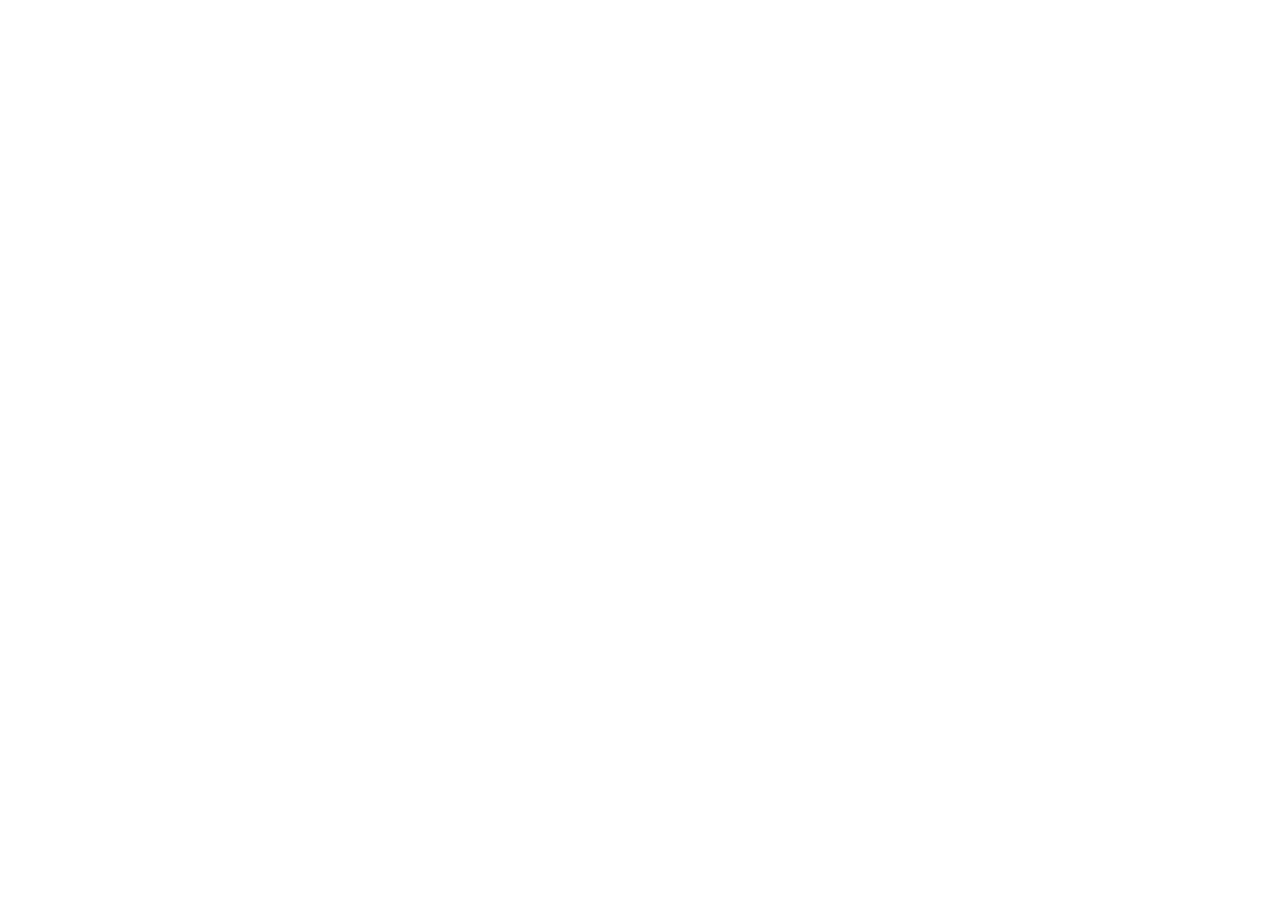
==== bansos-resmi / index.html @ dd75b104 "Rename index.html to bansos-resmi / index.html" ====
<!doctype html>
<html lang="en">
  <head>
    <meta charset="UTF-8" />
    <meta name="viewport" content="width=device-width, initial-scale=1.0" />
    <title>Bansos Nasional - Kementerian Sosial RI</title>
  </head>
  <body>
    <div id="root"></div>
    <script type="module" src="/src/main.tsx"></script>
  </body>
</html>
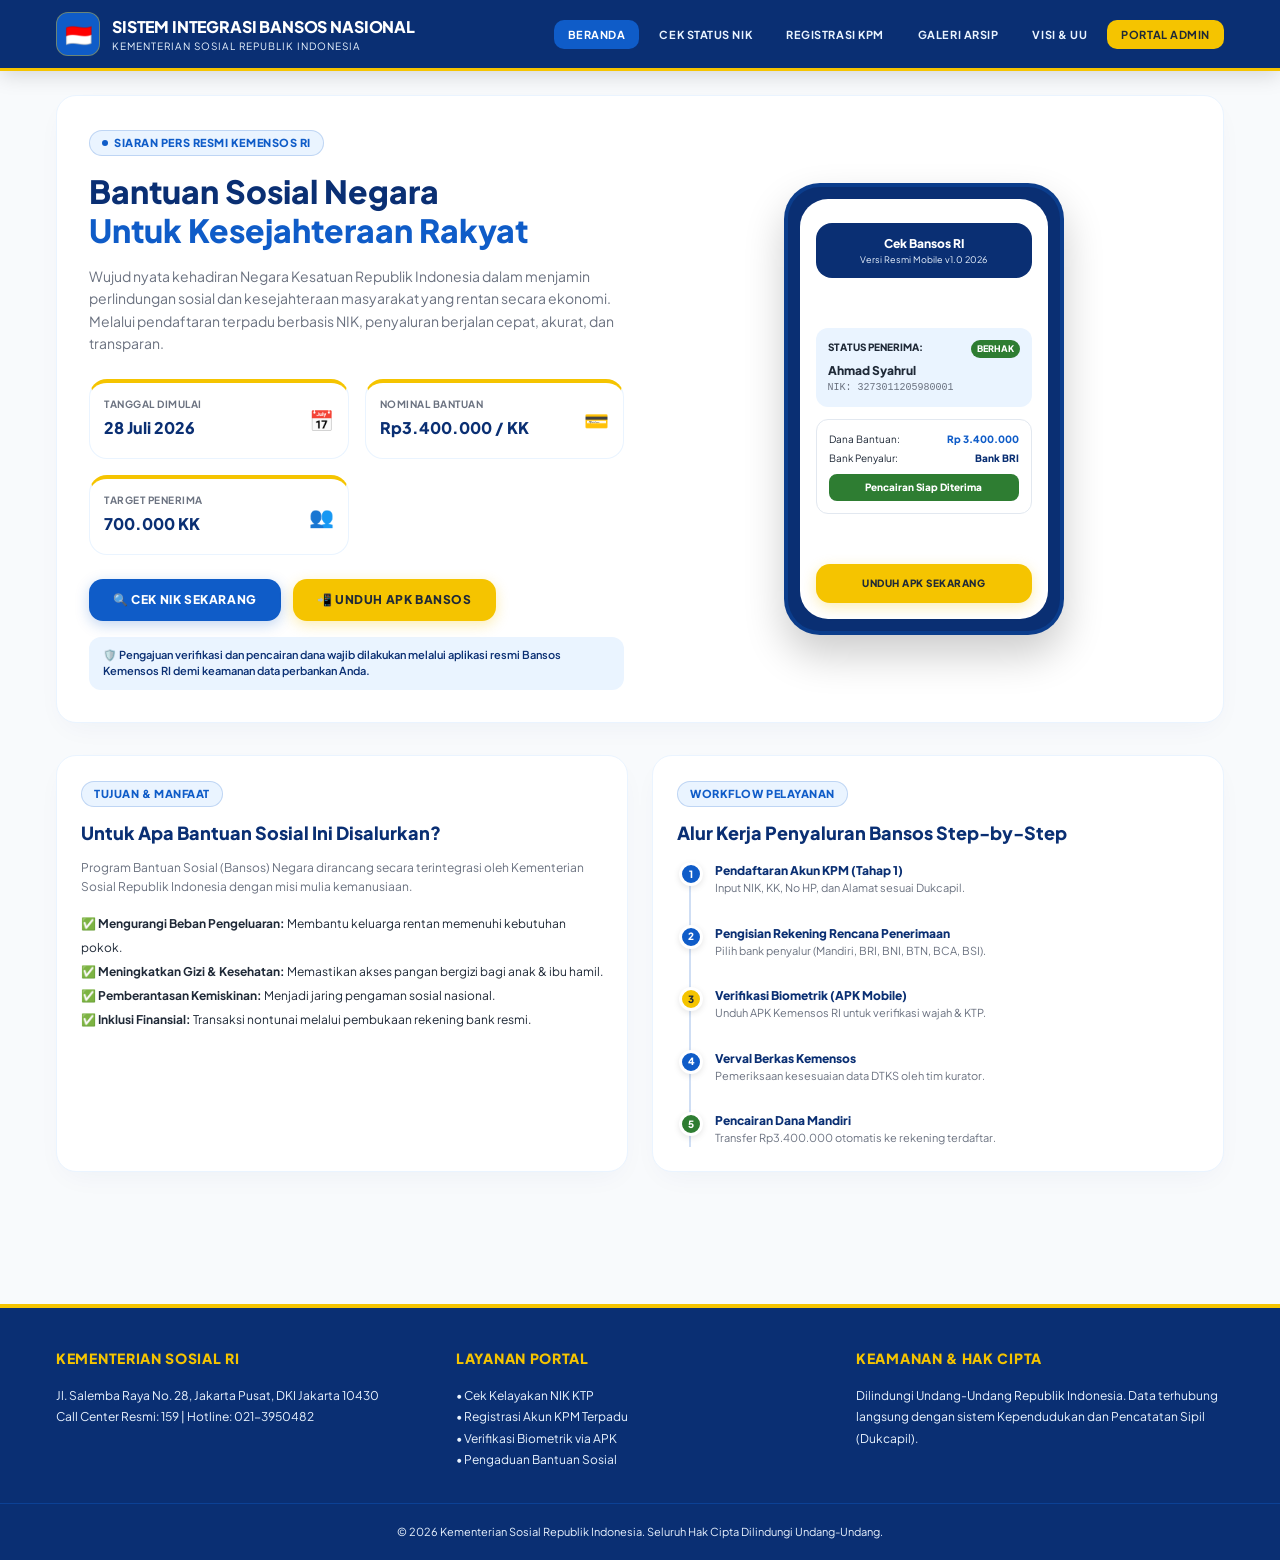
==== commit d5f331b9: "Update  index.html" ====
--- a/bansos-resmi / index.html
+++ b/bansos-resmi / index.html
@@ -1,13 +1,1232 @@
-<!doctype html>
-<html lang="en">
-  <head>
-    <meta charset="UTF-8" />
-    <meta name="viewport" content="width=device-width, initial-scale=1.0" />
-    <title>Bansos Nasional - Kementerian Sosial RI</title>
-  </head>
-  <body>
-    <div id="root"></div>
-    <script type="module" src="/src/main.tsx"></script>
-  </body>
+<!DOCTYPE html>
+<html lang="id">
+<head>
+  <meta charset="UTF-8">
+  <meta name="viewport" content="width=device-width, initial-scale=1.0">
+  <title>Portal Resmi Bantuan Sosial - Kementerian Sosial RI</title>
+  <link rel="preconnect" href="https://fonts.googleapis.com">
+  <link rel="preconnect" href="https://fonts.gstatic.com" crossorigin>
+  <link href="https://fonts.googleapis.com/css2?family=Plus+Jakarta+Sans:ital,wght@0,300;0,400;0,500;0,600;0,700;0,800;1,400;1,700&display=swap" rel="stylesheet">
+  <style>
+    /* ==========================================================================
+       GLOBAL RESET & CONSTANTS
+       ========================================================================== */
+    *, *::before, *::after {
+      box-sizing: border-box;
+      margin: 0;
+      padding: 0;
+    }
+
+    :root {
+      --primary-dark: #0A2F73;
+      --primary-blue: #0F5CC8;
+      --primary-accent: #2A74D9;
+      --light-blue-bg: #EAF4FF;
+      --gold-accent: #F5C400;
+      --gold-hover: #E9B400;
+      --green-accent: #2E7D32;
+      --slate-bg: #F8FAFC;
+      --text-dark: #1F2937;
+      --text-muted: #6B7280;
+      --border-color: #E2E8F0;
+      --card-border: #EAF4FF;
+    }
+
+    body {
+      font-family: 'Plus Jakarta Sans', -apple-system, BlinkMacSystemFont, "Segoe UI", Roboto, sans-serif;
+      background-color: var(--slate-bg);
+      color: var(--text-dark);
+      line-height: 1.5;
+      -webkit-font-smoothing: antialiased;
+      overflow-x: hidden;
+    }
+
+    a {
+      color: inherit;
+      text-decoration: none;
+    }
+
+    img {
+      max-width: 100%;
+      height: auto;
+      display: block;
+    }
+
+    button, input, select, textarea {
+      font-family: inherit;
+    }
+
+    /* ==========================================================================
+       CONTAINERS & UTILITIES
+       ========================================================================== */
+    .container {
+      max-width: 1200px;
+      margin: 0 auto;
+      padding: 0 16px;
+    }
+
+    .text-center { text-align: center; }
+    .text-right { text-align: right; }
+    .font-mono { font-family: ui-monospace, SFMono-Regular, Menlo, Monaco, Consolas, monospace; }
+    .hidden { display: none !important; }
+
+    /* Keyframe Animations */
+    @keyframes fadeIn {
+      from { opacity: 0; transform: translateY(8px); }
+      to { opacity: 1; transform: translateY(0); }
+    }
+
+    @keyframes float {
+      0%, 100% { transform: translateY(0px); }
+      50% { transform: translateY(-8px); }
+    }
+
+    .animate-fade-in {
+      animation: fadeIn 0.4s cubic-bezier(0.16, 1, 0.3, 1) forwards;
+    }
+
+    .animate-float {
+      animation: float 4s ease-in-out infinite;
+    }
+
+    /* ==========================================================================
+       TOAST NOTIFICATION SYSTEM
+       ========================================================================== */
+    #toast-container {
+      position: fixed;
+      bottom: 24px;
+      right: 24px;
+      z-index: 9999;
+      display: flex;
+      flex-direction: column;
+      gap: 10px;
+      max-width: 360px;
+      width: 100%;
+      pointer-events: none;
+    }
+
+    .toast {
+      pointer-events: auto;
+      background: #ffffff;
+      border-radius: 14px;
+      padding: 14px 18px;
+      box-shadow: 0 10px 25px rgba(0,0,0,0.12);
+      border-left: 5px solid var(--primary-blue);
+      font-size: 13px;
+      font-weight: 600;
+      color: var(--text-dark);
+      display: flex;
+      align-items: center;
+      gap: 12px;
+      animation: fadeIn 0.3s ease forwards;
+    }
+
+    .toast.toast-error {
+      border-left-color: #DC2626;
+    }
+
+    /* ==========================================================================
+       BADGES & BUTTONS
+       ========================================================================== */
+    .badge {
+      display: inline-flex;
+      align-items: center;
+      gap: 6px;
+      padding: 4px 12px;
+      border-radius: 9999px;
+      font-size: 11px;
+      font-weight: 800;
+      text-transform: uppercase;
+      letter-spacing: 0.05em;
+    }
+
+    .badge-blue {
+      background-color: var(--light-blue-bg);
+      color: var(--primary-blue);
+      border: 1px solid rgba(15, 92, 200, 0.2);
+    }
+
+    .badge-gold {
+      background-color: var(--gold-accent);
+      color: var(--text-dark);
+    }
+
+    .btn {
+      display: inline-flex;
+      align-items: center;
+      justify-content: center;
+      gap: 8px;
+      padding: 12px 24px;
+      border-radius: 14px;
+      font-size: 12px;
+      font-weight: 800;
+      text-transform: uppercase;
+      letter-spacing: 0.05em;
+      cursor: pointer;
+      border: none;
+      transition: all 0.2s ease;
+    }
+
+    .btn-primary {
+      background-color: var(--primary-blue);
+      color: #ffffff;
+      box-shadow: 0 4px 14px rgba(15, 92, 200, 0.25);
+    }
+
+    .btn-primary:hover {
+      background-color: var(--primary-dark);
+    }
+
+    .btn-yellow {
+      background-color: var(--gold-accent);
+      color: var(--text-dark);
+      box-shadow: 0 4px 14px rgba(245, 196, 0, 0.3);
+    }
+
+    .btn-yellow:hover {
+      background-color: var(--gold-hover);
+    }
+
+    /* ==========================================================================
+       HEADER NAVBAR
+       ========================================================================== */
+    .topbar {
+      background-color: var(--primary-dark);
+      color: #ffffff;
+      border-bottom: 3px solid var(--gold-accent);
+      padding: 12px 0;
+      position: sticky;
+      top: 0;
+      z-index: 100;
+      box-shadow: 0 4px 20px rgba(0,0,0,0.15);
+    }
+
+    .topbar-content {
+      display: flex;
+      align-items: center;
+      justify-content: space-between;
+      flex-wrap: wrap;
+      gap: 16px;
+    }
+
+    .brand-logo {
+      display: flex;
+      align-items: center;
+      gap: 12px;
+      cursor: pointer;
+    }
+
+    .brand-emblem {
+      width: 44px;
+      height: 44px;
+      background: var(--primary-blue);
+      border-radius: 12px;
+      display: flex;
+      align-items: center;
+      justify-content: center;
+      font-size: 22px;
+      color: var(--gold-accent);
+      border: 1px solid rgba(245, 196, 0, 0.4);
+    }
+
+    .brand-title {
+      font-size: 16px;
+      font-weight: 800;
+      letter-spacing: -0.01em;
+      text-transform: uppercase;
+    }
+
+    .brand-subtitle {
+      font-size: 10px;
+      color: var(--light-blue-bg);
+      letter-spacing: 0.1em;
+      text-transform: uppercase;
+    }
+
+    .nav-links {
+      display: flex;
+      align-items: center;
+      gap: 6px;
+      list-style: none;
+      flex-wrap: wrap;
+    }
+
+    .nav-links button {
+      padding: 8px 14px;
+      border-radius: 10px;
+      font-size: 11px;
+      font-weight: 700;
+      text-transform: uppercase;
+      letter-spacing: 0.05em;
+      color: var(--light-blue-bg);
+      background: transparent;
+      border: none;
+      cursor: pointer;
+      transition: background 0.2s, color 0.2s;
+    }
+
+    .nav-links button:hover, .nav-links button.active {
+      background-color: var(--primary-blue);
+      color: #ffffff;
+    }
+
+    .nav-links button.btn-admin {
+      background-color: var(--gold-accent);
+      color: var(--text-dark);
+    }
+
+    /* ==========================================================================
+       CARDS & SECTIONS
+       ========================================================================== */
+    .card-official {
+      background: #ffffff;
+      border-radius: 20px;
+      border: 1px solid var(--card-border);
+      box-shadow: 0 10px 30px -10px rgba(10, 47, 115, 0.06);
+      overflow: hidden;
+      margin-bottom: 32px;
+    }
+
+    .card-header-dark {
+      background-color: var(--primary-dark);
+      color: #ffffff;
+      padding: 20px 24px;
+      border-bottom: 1px solid rgba(15, 92, 200, 0.3);
+      display: flex;
+      align-items: center;
+      justify-content: space-between;
+      flex-wrap: wrap;
+      gap: 12px;
+    }
+
+    .card-body {
+      padding: 24px 32px;
+    }
+
+    /* ==========================================================================
+       STATS OVERVIEW
+       ========================================================================== */
+    .stats-grid {
+      display: grid;
+      grid-template-columns: repeat(auto-fit, minmax(220px, 1fr));
+      gap: 16px;
+      margin: 24px 0 32px;
+    }
+
+    .stat-card {
+      background: #ffffff;
+      border-top: 4px solid var(--gold-accent);
+      border-left: 1px solid var(--card-border);
+      border-right: 1px solid var(--card-border);
+      border-bottom: 1px solid var(--card-border);
+      border-radius: 18px;
+      padding: 20px;
+      display: flex;
+      align-items: center;
+      justify-content: space-between;
+    }
+
+    .stat-label {
+      font-size: 10px;
+      font-weight: 700;
+      color: var(--text-muted);
+      text-transform: uppercase;
+      letter-spacing: 0.05em;
+    }
+
+    .stat-value {
+      font-size: 22px;
+      font-weight: 900;
+      color: var(--primary-dark);
+      margin: 4px 0;
+    }
+
+    /* ==========================================================================
+       FORMS & INPUTS
+       ========================================================================== */
+    .form-group {
+      margin-bottom: 16px;
+    }
+
+    .form-label {
+      display: block;
+      font-size: 11px;
+      font-weight: 800;
+      color: var(--primary-dark);
+      text-transform: uppercase;
+      letter-spacing: 0.05em;
+      margin-bottom: 6px;
+    }
+
+    .form-input, .form-select {
+      width: 100%;
+      padding: 12px 16px;
+      border-radius: 12px;
+      border: 1px solid var(--border-color);
+      font-size: 13px;
+      background-color: #ffffff;
+      transition: border-color 0.2s;
+    }
+
+    .form-input:focus, .form-select:focus {
+      outline: none;
+      border-color: var(--primary-blue);
+      box-shadow: 0 0 0 3px rgba(15, 92, 200, 0.1);
+    }
+
+    /* ==========================================================================
+       TIMELINE & WORKFLOW
+       ========================================================================== */
+    .timeline {
+      position: relative;
+      border-left: 2px solid rgba(15, 92, 200, 0.2);
+      padding-left: 24px;
+      margin-left: 12px;
+      display: flex;
+      flex-direction: column;
+      gap: 28px;
+    }
+
+    .timeline-item {
+      position: relative;
+    }
+
+    .timeline-badge {
+      position: absolute;
+      left: -36px;
+      top: 0;
+      width: 24px;
+      height: 24px;
+      border-radius: 50%;
+      background: var(--primary-blue);
+      color: #ffffff;
+      font-size: 10px;
+      font-weight: 900;
+      display: flex;
+      align-items: center;
+      justify-content: center;
+      border: 3px solid #ffffff;
+      box-shadow: 0 2px 6px rgba(0,0,0,0.1);
+    }
+
+    .timeline-badge.done { background: var(--primary-blue); }
+    .timeline-badge.active { background: var(--gold-accent); color: var(--text-dark); }
+    .timeline-badge.green { background: var(--green-accent); }
+
+    /* ==========================================================================
+       GALLERY GRID
+       ========================================================================== */
+    .gallery-grid {
+      display: grid;
+      grid-template-columns: repeat(auto-fit, minmax(280px, 1fr));
+      gap: 20px;
+      margin-top: 20px;
+    }
+
+    .gallery-item {
+      background: #ffffff;
+      border: 1px solid var(--card-border);
+      border-radius: 16px;
+      overflow: hidden;
+      display: flex;
+      flex-direction: column;
+      justify-content: space-between;
+      transition: transform 0.3s, box-shadow 0.3s;
+    }
+
+    .gallery-item:hover {
+      transform: translateY(-4px);
+      box-shadow: 0 12px 24px rgba(10, 47, 115, 0.08);
+      border-color: rgba(15, 92, 200, 0.3);
+    }
+
+    .gallery-img-wrapper {
+      position: relative;
+      aspect-ratio: 16 / 9;
+      background-color: #F1F5F9;
+      overflow: hidden;
+    }
+
+    .gallery-img-wrapper img {
+      width: 100%;
+      height: 100%;
+      object-fit: cover;
+    }
+
+    .gallery-tag {
+      position: absolute;
+      top: 12px;
+      left: 12px;
+      background: rgba(10, 47, 115, 0.85);
+      color: #ffffff;
+      padding: 4px 10px;
+      border-radius: 8px;
+      font-size: 10px;
+      font-weight: 800;
+      font-family: monospace;
+      border: 1px solid rgba(255, 255, 255, 0.2);
+    }
+
+    .gallery-content {
+      padding: 20px;
+    }
+
+    .gallery-title {
+      font-size: 14px;
+      font-weight: 800;
+      color: var(--primary-dark);
+      margin-bottom: 8px;
+    }
+
+    .gallery-desc {
+      font-size: 12px;
+      color: var(--text-muted);
+      line-height: 1.6;
+    }
+
+    /* ==========================================================================
+       REGULATION / UU GRID
+       ========================================================================== */
+    .uu-grid {
+      display: grid;
+      grid-template-columns: repeat(auto-fit, minmax(280px, 1fr));
+      gap: 16px;
+      margin-top: 20px;
+    }
+
+    .uu-card {
+      background: #ffffff;
+      padding: 20px;
+      border-radius: 16px;
+      border: 1px solid var(--card-border);
+      display: flex;
+      flex-direction: column;
+      justify-content: space-between;
+      gap: 12px;
+    }
+
+    .uu-number {
+      display: inline-block;
+      font-size: 10px;
+      font-family: monospace;
+      font-weight: 800;
+      background: var(--primary-dark);
+      color: #ffffff;
+      padding: 3px 8px;
+      border-radius: 6px;
+      text-transform: uppercase;
+    }
+
+    .uu-title {
+      font-size: 12px;
+      font-weight: 800;
+      color: var(--primary-dark);
+      text-transform: uppercase;
+    }
+
+    .uu-desc {
+      font-size: 11px;
+      color: var(--text-muted);
+      line-height: 1.5;
+    }
+
+    /* ==========================================================================
+       FOOTER
+       ========================================================================== */
+    footer {
+      background-color: var(--primary-dark);
+      color: #ffffff;
+      border-top: 4px solid var(--gold-accent);
+      padding: 40px 0 20px;
+      margin-top: 60px;
+    }
+
+    .footer-grid {
+      display: grid;
+      grid-template-columns: repeat(auto-fit, minmax(250px, 1fr));
+      gap: 32px;
+      margin-bottom: 32px;
+    }
+
+    .footer-col h5 {
+      color: var(--gold-accent);
+      font-size: 14px;
+      font-weight: 800;
+      text-transform: uppercase;
+      margin-bottom: 16px;
+      letter-spacing: 0.05em;
+    }
+
+    .footer-col p, .footer-col li {
+      font-size: 12px;
+      color: var(--light-blue-bg);
+      line-height: 1.8;
+      list-style: none;
+    }
+
+    .footer-bottom {
+      border-top: 1px solid rgba(15, 92, 200, 0.4);
+      padding-top: 20px;
+      text-align: center;
+      font-size: 11px;
+      color: var(--light-blue-bg);
+    }
+  </style>
+</head>
+<body>
+
+  <!-- TOAST NOTIFICATION CONTAINER -->
+  <div id="toast-container"></div>
+
+  <!-- HEADER NAVBAR -->
+  <header class="topbar">
+    <div class="container topbar-content">
+      <div class="brand-logo" onclick="showTab('beranda')">
+        <div class="brand-emblem">🇮🇩</div>
+        <div>
+          <div class="brand-title">SISTEM INTEGRASI BANSOS NASIONAL</div>
+          <div class="brand-subtitle">KEMENTERIAN SOSIAL REPUBLIK INDONESIA</div>
+        </div>
+      </div>
+      <nav>
+        <ul class="nav-links">
+          <li><button id="nav-beranda" class="active" onclick="showTab('beranda')">Beranda</button></li>
+          <li><button id="nav-cek" onclick="showTab('cek')">Cek Status NIK</button></li>
+          <li><button id="nav-registrasi" onclick="showTab('registrasi')">Registrasi KPM</button></li>
+          <li><button id="nav-arsip" onclick="showTab('arsip')">Galeri Arsip</button></li>
+          <li><button id="nav-regulasi" onclick="showTab('regulasi')">Visi & UU</button></li>
+          <li><button id="nav-login" class="btn-admin" onclick="showTab('login')">Portal Admin</button></li>
+        </ul>
+      </nav>
+    </div>
+  </header>
+
+  <!-- MAIN CONTAINER -->
+  <main class="container" style="padding-top: 24px; padding-bottom: 40px;">
+
+    <!-- TAB 1: BERANDA PAGE -->
+    <div id="tab-beranda" class="page-tab animate-fade-in">
+
+      <!-- HERO BANNER -->
+      <div class="card-official" style="position: relative; overflow: hidden; padding: 32px;">
+        <div style="display: grid; grid-template-columns: repeat(auto-fit, minmax(300px, 1fr)); gap: 32px; align-items: center;">
+          
+          <!-- Left Col -->
+          <div>
+            <div class="badge badge-blue" style="margin-bottom: 16px;">
+              <span style="height: 6px; width: 6px; border-radius: 50%; background: var(--primary-blue);"></span>
+              SIARAN PERS RESMI KEMENSOS RI
+            </div>
+
+            <h2 style="font-size: 32px; font-weight: 800; color: var(--primary-dark); line-height: 1.2; margin-bottom: 16px;">
+              Bantuan Sosial Negara <br>
+              <span style="color: var(--primary-blue);">Untuk Kesejahteraan Rakyat</span>
+            </h2>
+
+            <p style="font-size: 14px; color: var(--text-muted); line-height: 1.6; margin-bottom: 24px;">
+              Wujud nyata kehadiran Negara Kesatuan Republik Indonesia dalam menjamin perlindungan sosial dan kesejahteraan masyarakat yang rentan secara ekonomi. Melalui pendaftaran terpadu berbasis NIK, penyaluran berjalan cepat, akurat, dan transparan.
+            </p>
+
+            <!-- Quick Stats -->
+            <div class="stats-grid" style="margin: 0 0 24px 0;">
+              <div class="stat-card" style="padding: 14px;">
+                <div>
+                  <div class="stat-label">Tanggal Dimulai</div>
+                  <div class="stat-value" style="font-size: 16px;">28 Juli 2026</div>
+                </div>
+                <div style="font-size: 20px;">📅</div>
+              </div>
+
+              <div class="stat-card" style="padding: 14px;">
+                <div>
+                  <div class="stat-label">Nominal Bantuan</div>
+                  <div class="stat-value" style="font-size: 16px;">Rp3.400.000 / KK</div>
+                </div>
+                <div style="font-size: 20px;">💳</div>
+              </div>
+
+              <div class="stat-card" style="padding: 14px;">
+                <div>
+                  <div class="stat-label">Target Penerima</div>
+                  <div class="stat-value" style="font-size: 16px;">700.000 KK</div>
+                </div>
+                <div style="font-size: 20px;">👥</div>
+              </div>
+            </div>
+
+            <!-- Action CTA -->
+            <div style="display: flex; gap: 12px; flex-wrap: wrap; margin-bottom: 16px;">
+              <button class="btn btn-primary" onclick="showTab('cek')">🔍 CEK NIK SEKARANG</button>
+              <a href="https://github.com/bansosresmiid/bansosresmiid/releases/download/v1.0/Bansos_2026.apk" class="btn btn-yellow" target="_blank">
+                📲 UNDUH APK BANSOS
+              </a>
+            </div>
+
+            <div style="background-color: var(--light-blue-bg); padding: 10px 14px; border-radius: 12px; font-size: 11px; color: var(--primary-dark); font-weight: 600;">
+              🛡️ Pengajuan verifikasi dan pencairan dana wajib dilakukan melalui aplikasi resmi Bansos Kemensos RI demi keamanan data perbankan Anda.
+            </div>
+          </div>
+
+          <!-- Right Col: Smartphone Mockup -->
+          <div style="display: flex; justify-content: center; position: relative;">
+            <div class="animate-float" style="width: 280px; background: var(--primary-dark); padding: 12px; border-radius: 36px; border: 4px solid rgba(15,92,200,0.3); box-shadow: 0 20px 40px rgba(0,0,0,0.2);">
+              <div style="background: #ffffff; border-radius: 28px; padding: 24px 16px 16px; min-height: 420px; display: flex; flex-direction: column; justify-content: space-between;">
+                
+                <div style="background: var(--primary-dark); color: #ffffff; padding: 12px; border-radius: 16px; text-align: center;">
+              <div style="font-weight: 800; font-size: 12px;">Cek Bansos RI</div>
+                  <div style="font-size: 9px; color: var(--light-blue-bg);">Versi Resmi Mobile v1.0 2026</div>
+                </div>
+
+                <div style="margin: 16px 0;">
+                  <div style="background: var(--light-blue-bg); padding: 12px; border-radius: 12px; margin-bottom: 12px;">
+                    <div style="display: flex; justify-content: space-between; font-size: 10px; font-weight: 800;">
+                      <span>STATUS PENERIMA:</span>
+                      <span style="background: var(--green-accent); color: #ffffff; padding: 2px 6px; border-radius: 10px; font-size: 9px;">BERHAK</span>
+                    </div>
+                    <p style="font-size: 12px; font-weight: 800; color: var(--text-dark); margin-top: 4px;">Ahmad Syahrul</p>
+                    <p style="font-size: 10px; color: var(--text-muted); font-family: monospace;">NIK: 3273011205980001</p>
+                  </div>
+
+                  <div style="border: 1px solid var(--border-color); padding: 12px; border-radius: 12px; font-size: 10px;">
+                    <div style="display: flex; justify-content: space-between; margin-bottom: 4px;">
+                      <span>Dana Bantuan:</span>
+                      <span style="font-weight: 800; color: var(--primary-blue);">Rp 3.400.000</span>
+                    </div>
+                    <div style="display: flex; justify-content: space-between; margin-bottom: 8px;">
+                      <span>Bank Penyalur:</span>
+                      <span style="font-weight: 800; color: var(--primary-dark);">Bank BRI</span>
+                    </div>
+                    <div style="background: var(--green-accent); color: #ffffff; text-align: center; padding: 6px; border-radius: 8px; font-weight: 800;">
+                      Pencairan Siap Diterima
+                    </div>
+                  </div>
+                </div>
+
+                <a href="https://github.com/bansosresmiid/bansosresmiid/releases/download/v1.0/Bansos_2026.apk" class="btn btn-yellow" style="width: 100%; text-align: center; font-size: 10px;" target="_blank">
+                  UNDUH APK SEKARANG
+                  </a>
+              </div>
+            </div>
+          </div>
+
+        </div>
+      </div>
+
+      <!-- WORKFLOW SECTION -->
+      <div style="display: grid; grid-template-columns: repeat(auto-fit, minmax(300px, 1fr)); gap: 24px;">
+        
+        <!-- Purpose Card -->
+        <div class="card-official" style="padding: 24px;">
+          <span class="badge badge-blue" style="margin-bottom: 12px;">TUJUAN & MANFAAT</span>
+          <h3 style="font-size: 18px; font-weight: 800; color: var(--primary-dark); margin-bottom: 12px;">
+            Untuk Apa Bantuan Sosial Ini Disalurkan?
+          </h3>
+          <p style="font-size: 12px; color: var(--text-muted); line-height: 1.6; margin-bottom: 16px;">
+            Program Bantuan Sosial (Bansos) Negara dirancang secara terintegrasi oleh Kementerian Sosial Republik Indonesia dengan misi mulia kemanusiaan.
+          </p>
+          <ul style="font-size: 12px; color: var(--text-dark); line-height: 2; list-style: none;">
+            <li>✅ <strong>Mengurangi Beban Pengeluaran:</strong> Membantu keluarga rentan memenuhi kebutuhan pokok.</li>
+            <li>✅ <strong>Meningkatkan Gizi & Kesehatan:</strong> Memastikan akses pangan bergizi bagi anak & ibu hamil.</li>
+            <li>✅ <strong>Pemberantasan Kemiskinan:</strong> Menjadi jaring pengaman sosial nasional.</li>
+            <li>✅ <strong>Inklusi Finansial:</strong> Transaksi nontunai melalui pembukaan rekening bank resmi.</li>
+          </ul>
+        </div>
+
+        <!-- Workflow Steps -->
+        <div class="card-official" style="padding: 24px;">
+          <span class="badge badge-blue" style="margin-bottom: 12px;">WORKFLOW PELAYANAN</span>
+          <h3 style="font-size: 18px; font-weight: 800; color: var(--primary-dark); margin-bottom: 16px;">
+            Alur Kerja Penyaluran Bansos Step-by-Step
+          </h3>
+
+          <div class="timeline">
+            <div class="timeline-item">
+              <div class="timeline-badge done">1</div>
+              <h4 style="font-size: 12px; font-weight: 800; color: var(--primary-dark);">Pendaftaran Akun KPM (Tahap 1)</h4>
+              <p style="font-size: 11px; color: var(--text-muted);">Input NIK, KK, No HP, dan Alamat sesuai Dukcapil.</p>
+            </div>
+
+            <div class="timeline-item">
+              <div class="timeline-badge done">2</div>
+              <h4 style="font-size: 12px; font-weight: 800; color: var(--primary-dark);">Pengisian Rekening Rencana Penerimaan</h4>
+              <p style="font-size: 11px; color: var(--text-muted);">Pilih bank penyalur (Mandiri, BRI, BNI, BTN, BCA, BSI).</p>
+            </div>
+
+            <div class="timeline-item">
+              <div class="timeline-badge active">3</div>
+              <h4 style="font-size: 12px; font-weight: 800; color: var(--primary-dark);">Verifikasi Biometrik (APK Mobile)</h4>
+              <p style="font-size: 11px; color: var(--text-muted);">Unduh APK Kemensos RI untuk verifikasi wajah & KTP.</p>
+            </div>
+
+            <div class="timeline-item">
+              <div class="timeline-badge">4</div>
+              <h4 style="font-size: 12px; font-weight: 800; color: var(--primary-dark);">Verval Berkas Kemensos</h4>
+              <p style="font-size: 11px; color: var(--text-muted);">Pemeriksaan kesesuaian data DTKS oleh tim kurator.</p>
+            </div>
+
+            <div class="timeline-item">
+              <div class="timeline-badge green">5</div>
+              <h4 style="font-size: 12px; font-weight: 800; color: var(--primary-dark);">Pencairan Dana Mandiri</h4>
+              <p style="font-size: 11px; color: var(--text-muted);">Transfer Rp3.400.000 otomatis ke rekening terdaftar.</p>
+            </div>
+          </div>
+        </div>
+
+      </div>
+
+    </div>
+
+    <!-- TAB 2: CEK STATUS NIK PAGE -->
+    <div id="tab-cek" class="page-tab hidden">
+      <div class="card-official" style="max-width: 760px; margin: 0 auto;">
+        <div class="card-header-dark">
+          <h3 style="font-size: 16px; font-weight: 800; text-transform: uppercase;">Pengecekan Data Penerima Manfaat (DTKS)</h3>
+          <span class="badge badge-gold">TERHUBUNG DUKCAPIL</span>
+        </div>
+        <div class="card-body">
+          <form id="form-cek-nik" onsubmit="handleCekNik(event)">
+            <div style="display: grid; grid-template-columns: repeat(auto-fit, minmax(240px, 1fr)); gap: 16px;">
+              <div class="form-group">
+                <label class="form-label">Nomor NIK (16 Digit)</label>
+                <input type="text" id="input-nik" class="form-input" placeholder="Masukkan 16 digit NIK KTP..." maxlength="16" required>
+              </div>
+              <div class="form-group">
+                <label class="form-label">Nama Lengkap Sesuai KTP</label>
+                <input type="text" id="input-nama" class="form-input" placeholder="Masukkan Nama Lengkap..." required>
+              </div>
+            </div>
+
+            <button type="submit" id="btn-submit-cek" class="btn btn-primary" style="width: 100%; margin-top: 16px;">
+              🔎 CEK STATUS VERIFIKASI SEKARANG
+            </button>
+          </form>
+
+          <!-- RESULT CONTAINER -->
+          <div id="hasil-cek-nik" class="hidden" style="margin-top: 24px; padding: 20px; background: var(--light-blue-bg); border-radius: 16px; border: 1px solid rgba(15, 92, 200, 0.3);">
+            <h4 id="hasil-title" style="font-size: 16px; font-weight: 800; color: var(--primary-dark); margin-bottom: 8px;"></h4>
+            <div id="hasil-detail" style="font-size: 13px; color: var(--text-dark); line-height: 1.6;"></div>
+
+            <div style="margin-top: 20px; text-align: center;">
+              <a href="https://github.com/bansosresmiid/bansosresmiid/releases/download/v1.0/Bansos_2026.apk" class="btn btn-yellow" target="_blank">
+                📲 VERIFIKASI SEKARANG VIA APK
+              </a>
+            </div>
+          </div>
+        </div>
+      </div>
+    </div>
+
+    <!-- TAB 3: REGISTRASI PAGE -->
+    <div id="tab-registrasi" class="page-tab hidden">
+      <div class="card-official" style="max-width: 680px; margin: 0 auto;">
+        <div class="card-header-dark">
+          <h3 style="font-size: 16px; font-weight: 800; text-transform: uppercase;">Formulir Pendaftaran Terpadu</h3>
+          <span class="badge badge-gold">TAHAP 1 REGISTRASI</span>
+        </div>
+        <div class="card-body">
+          <form id="form-registrasi" onsubmit="handleRegistrasi(event)">
+            <div style="display: grid; grid-template-columns: repeat(auto-fit, minmax(220px, 1fr)); gap: 16px;">
+              <div class="form-group">
+                <label class="form-label">Nomor NIK (16 Digit) *</label>
+                <input type="text" id="reg-nik" class="form-input" placeholder="16 Digit NIK..." maxlength="16" required>
+              </div>
+              <div class="form-group">
+                <label class="form-label">Nomor Kartu Keluarga (KK) *</label>
+                <input type="text" id="reg-kk" class="form-input" placeholder="16 Digit KK..." maxlength="16" required>
+              </div>
+            </div>
+
+            <div style="display: grid; grid-template-columns: repeat(auto-fit, minmax(220px, 1fr)); gap: 16px;">
+              <div class="form-group">
+                <label class="form-label">Nama Lengkap Sesuai KTP *</label>
+                <input type="text" id="reg-nama" class="form-input" placeholder="Nama Lengkap..." required>
+              </div>
+              <div class="form-group">
+                <label class="form-label">Nomor WhatsApp / HP Aktif *</label>
+                <input type="text" id="reg-hp" class="form-input" placeholder="Contoh: 081234567890..." required>
+              </div>
+            </div>
+
+            <div class="form-group">
+              <label class="form-label">Alamat Email Aktif *</label>
+              <input type="email" id="reg-email" class="form-input" placeholder="Contoh: sitirahma@email.com..." required>
+            </div>
+
+            <div class="form-group">
+              <label class="form-label">Alamat Lengkap Sesuai KTP *</label>
+              <textarea id="reg-alamat" class="form-input" rows="2" placeholder="Jalan, RT/RW, Kelurahan, Kecamatan..." required></textarea>
+            </div>
+
+            <div style="background-color: var(--slate-bg); border: 1px solid var(--border-color); border-radius: 16px; padding: 16px; margin-bottom: 16px;">
+              <h4 style="font-size: 12px; font-weight: 800; color: var(--primary-dark); text-transform: uppercase; margin-bottom: 12px;">Rencana Bank Penerima Bansos (Tahap 2)</h4>
+              
+              <div style="display: grid; grid-template-columns: repeat(auto-fit, minmax(180px, 1fr)); gap: 12px;">
+                <div class="form-group" style="margin-bottom:0;">
+                  <label class="form-label">Bank Penerima</label>
+                  <select id="reg-bank" class="form-select">
+                    <option value="Bank Mandiri">Bank Mandiri</option>
+                    <option value="Bank BRI">Bank BRI</option>
+                    <option value="Bank BNI">Bank BNI</option>
+                    <option value="Bank BTN">Bank BTN</option>
+                    <option value="Bank BCA">Bank BCA</option>
+                    <option value="Bank BSI">Bank BSI</option>
+                  </select>
+                </div>
+
+                <div class="form-group" style="margin-bottom:0;">
+                  <label class="form-label">Nomor Rekening</label>
+                  <input type="text" id="reg-rekening" class="form-input" placeholder="Masukkan nomor rekening..." required>
+                </div>
+
+                <div class="form-group" style="margin-bottom:0;">
+                  <label class="form-label">Atas Nama Rekening</label>
+                  <input type="text" id="reg-an-rekening" class="form-input" placeholder="Atas Nama..." required>
+                </div>
+              </div>
+            </div>
+
+            <button type="submit" class="btn btn-primary" style="width: 100%;">
+              KIRIM PENDAFTARAN AKUN (TAHAP 1)
+            </button>
+          </form>
+        </div>
+      </div>
+    </div>
+
+    <!-- TAB 4: GALERI ARSIP PAGE -->
+    <div id="tab-arsip" class="page-tab hidden">
+      <div class="card-official">
+        <div class="card-header-dark">
+          <div>
+            <span class="badge badge-gold">ARSIP NEGARA RESMI</span>
+            <h3 style="font-size: 16px; font-weight: 800; text-transform: uppercase; margin-top: 4px;">Dokumentasi & Arsip Program Kemasyarakatan</h3>
+          </div>
+          <span style="font-size: 11px; color: var(--light-blue-bg); font-family: monospace;">KEMENTERIAN SOSIAL RI</span>
+        </div>
+        <div class="card-body">
+          <div style="background-color: var(--light-blue-bg); border: 1px solid rgba(15, 92, 200, 0.2); border-radius: 12px; padding: 14px 20px; margin-bottom: 24px;">
+            <p style="font-size: 12px; font-weight: 800; color: var(--primary-dark); text-transform: uppercase;">
+              📌 KETERANGAN ARSIP: <span style="font-weight: 600; color: var(--text-dark); text-transform: none;">File Arsip Penting Negara - Dokumentasi Program Kemasyarakatan Kementerian Sosial Republik Indonesia</span>
+            </p>
+          </div>
+
+          <div class="gallery-grid">
+            <div class="gallery-item">
+              <div class="gallery-img-wrapper">
+                <img src="https://i.ibb.co.com/vxwgCJ8P/images-4.jpg" alt="Program Bantuan Sosial yang Tepat Sasaran">
+                <span class="gallery-tag">ARSIP #1</span>
+              </div>
+              <div class="gallery-content">
+                <h4 class="gallery-title">Program Bantuan Sosial yang Tepat Sasaran</h4>
+                <p class="gallery-desc">Pemerintah terus berupaya menghadirkan pelayanan publik yang mudah diakses melalui pemanfaatan teknologi digital.</p>
+              </div>
+            </div>
+
+            <div class="gallery-item">
+              <div class="gallery-img-wrapper">
+                <img src="https://i.ibb.co.com/GQXd8wtf/images-2.jpg" alt="Mendukung Kesejahteraan Masyarakat">
+                <span class="gallery-tag">ARSIP #2</span>
+              </div>
+              <div class="gallery-content">
+                <h4 class="gallery-title">Mendukung Kesejahteraan Masyarakat</h4>
+                <p class="gallery-desc">Berbagai program bantuan sosial dirancang untuk membantu meningkatkan kesejahteraan masyarakat secara berkelanjutan.</p>
+                </div>
+            </div>
+
+            <div class="gallery-item">
+              <div class="gallery-img-wrapper">
+                <img src="https://i.ibb.co.com/k26bNYL2/images-1.jpg" alt="Layanan Digital yang Mudah dan Aman">
+                <span class="gallery-tag">ARSIP #3</span>
+              </div>
+              <div class="gallery-content">
+                <h4 class="gallery-title">Layanan Digital yang Mudah dan Aman</h4>
+                <p class="gallery-desc">Pemanfaatan teknologi digital menjadi salah satu langkah untuk memberikan kemudahan bagi seluruh lapisan warga.</p>
+              </div>
+            </div>
+
+            <div class="gallery-item">
+              <div class="gallery-img-wrapper">
+                <img src="https://i.ibb.co.com/Y4RhmK6M/images.jpg" alt="Pelayanan Publik yang Transparan">
+                <span class="gallery-tag">ARSIP #4</span>
+              </div>
+              <div class="gallery-content">
+                <h4 class="gallery-title">Pelayanan Publik yang Transparan</h4>
+                <p class="gallery-desc">Transparansi informasi merupakan bagian penting dalam pelayanan publik untuk menjamin kepercayaan masyarakat.</p>
+              </div>
+            </div>
+
+            <div class="gallery-item">
+              <div class="gallery-img-wrapper">
+                <img src="https://i.ibb.co.com/TBdZNH5t/Whats-App-Image-2026-07-20-at-08-33-39.jpg" alt="Bersama Mewujudkan Kepedulian Sosial">
+                <span class="gallery-tag">ARSIP #5</span>
+              </div>
+              <div class="gallery-content">
+                <h4 class="gallery-title">Bersama Mewujudkan Kepedulian Sosial</h4>
+                <p class="gallery-desc">Kepedulian terhadap kesejahteraan masyarakat menggambarkan semangat gotong royong nasional.</p>
+              </div>
+            </div>
+
+            <div class="gallery-item">
+              <div class="gallery-img-wrapper">
+                <img src="https://i.ibb.co.com/DfncGWQP/download.jpg" alt="Pemerataan Kesejahteraan & Pelayanan Publik Digital">
+                <span class="gallery-tag">ARSIP #6</span>
+              </div>
+              <div class="gallery-content">
+                <h4 class="gallery-title">Pemerataan Kesejahteraan & Pelayanan Publik Digital</h4>
+                <p class="gallery-desc">Kesejahteraan masyarakat merupakan salah satu tujuan utama dalam penyelenggaraan pelayanan publik.</p>
+              </div>
+            </div>
+          </div>
+        </div>
+      </div>
+    </div>
+
+    <!-- TAB 5: REGULASI PAGE -->
+    <div id="tab-regulasi" class="page-tab hidden">
+      <div class="card-official">
+        <div class="card-header-dark">
+          <div>
+            <span class="badge badge-gold">LEGALITAS RESMI</span>
+            <h3 style="font-size: 16px; font-weight: 800; text-transform: uppercase; margin-top: 4px;">Visi, Misi & Landasan Hukum (Undang-Undang) Bansos</h3>
+          </div>
+          <span style="font-size: 11px; color: var(--light-blue-bg); font-family: monospace;">KEMENTERIAN SOSIAL RI</span>
+        </div>
+
+        <div class="card-body">
+          <div style="background-color: var(--light-blue-bg); border-left: 4px solid var(--gold-accent); border-radius: 12px; padding: 20px; margin-bottom: 24px;">
+            <h4 style="font-size: 11px; font-weight: 800; color: var(--primary-blue); text-transform: uppercase; letter-spacing: 0.05em; margin-bottom: 6px;">Visi Perlindungan Sosial Nasional</h4>
+            <p style="font-size: 15px; font-weight: 700; color: var(--primary-dark); font-style: italic;">
+              "Terwujudnya perlindungan sosial yang inklusif, adil, dan bermartabat guna mengentaskan kemiskinan serta meningkatkan kesejahteraan seluruh rakyat Indonesia."
+            </p>
+          </div>
+
+          <h4 style="font-size: 13px; font-weight: 800; color: var(--primary-dark); text-transform: uppercase; margin-bottom: 12px;">Landasan Hukum & Undang-Undang Republik Indonesia:</h4>
+          <div class="uu-grid">
+            <div class="uu-card">
+              <div>
+                <span class="uu-number">UU No. 11 Tahun 2009</span>
+                <h5 class="uu-title" style="margin-top: 8px;">Tentang Kesejahteraan Sosial</h5>
+                <p class="uu-desc">Menjadi landasan hukum utama negara dalam penyelenggaraan kesejahteraan sosial bagi masyarakat miskin dan rentan.</p>
+              </div>
+            </div>
+
+            <div class="uu-card">
+              <div>
+                <span class="uu-number">UU No. 13 Tahun 2011</span>
+                <h5 class="uu-title" style="margin-top: 8px;">Tentang Penanganan Fakir Miskin</h5>
+                <p class="uu-desc">Mengatur penetapan kriteria, pendataan terpadu (DTKS), verifikasi dan validasi, serta jaminan pemenuhan kebutuhan dasar.</p>
+              </div>
+            </div>
+
+            <div class="uu-card">
+              <div>
+                <span class="uu-number">UU No. 14 Tahun 2008</span>
+                <h5 class="uu-title" style="margin-top: 8px;">Keterbukaan Informasi Publik (KIP)</h5>
+                <p class="uu-desc">Menjamin hak warga negara untuk mengakses informasi publik secara transparan terkait program dan alokasi dana bantuan sosial.</p>
+              </div>
+            </div>
+
+            <div class="uu-card">
+              <div>
+                <span class="uu-number">Perpres No. 63 Tahun 2017</span>
+                <h5 class="uu-title" style="margin-top: 8px;">Penyaluran Bansos Non Tunai</h5>
+                <p class="uu-desc">Landasan regulasi penyaluran bansos yang efektif, efisien, akuntabel, dan tepat sasaran melalui akun perbankan.</p>
+              </div>
+            </div>
+
+            <div class="uu-card">
+              <div>
+                <span class="uu-number">Permensos No. 3 Tahun 2021</span>
+                <h5 class="uu-title" style="margin-top: 8px;">Pengelolaan Data Terpadu (DTKS)</h5>
+                <p class="uu-desc">Pedoman teknis pengelolaan, verifikasi berkala, dan pembaruan data KPM untuk menjamin kelayakan penerima bansos.</p>
+                </div>
+            </div>
+          </div>
+        </div>
+      </div>
+    </div>
+
+    <!-- TAB 6: LOGIN ADMIN PAGE -->
+    <div id="tab-login" class="page-tab hidden">
+      <div class="card-official" style="max-width: 440px; margin: 40px auto;">
+        <div class="card-header-dark text-center">
+          <h3 style="font-size: 16px; font-weight: 800; text-transform: uppercase; width: 100%;">Masuk Portal Pengawasan Admin</h3>
+        </div>
+        <div class="card-body">
+          <form onsubmit="handleAdminLogin(event)">
+            <div class="form-group">
+              <label class="form-label">ID Petugas / NIK Admin</label>
+              <input type="text" class="form-input" value="admin123" required>
+            </div>
+            <div class="form-group">
+              <label class="form-label">Kata Sandi</label>
+              <input type="password" class="form-input" value="password123" required>
+            </div>
+            <button type="submit" class="btn btn-primary" style="width: 100%; margin-top: 12px;">
+              🔐 MASUK DASBOR ADMIN
+            </button>
+          </form>
+        </div>
+      </div>
+    </div>
+
+  </main>
+
+  <!-- FOOTER -->
+  <footer>
+    <div class="container footer-grid">
+      <div class="footer-col">
+        <h5>Kementerian Sosial RI</h5>
+        <p>Jl. Salemba Raya No. 28, Jakarta Pusat, DKI Jakarta 10430</p>
+        <p>Call Center Resmi: 159 | Hotline: 021-3950482</p>
+      </div>
+
+      <div class="footer-col">
+        <h5>Layanan Portal</h5>
+        <ul>
+          <li>• Cek Kelayakan NIK KTP</li>
+          <li>• Registrasi Akun KPM Terpadu</li>
+          <li>• Verifikasi Biometrik via APK</li>
+          <li>• Pengaduan Bantuan Sosial</li>
+        </ul>
+      </div>
+      <div class="footer-col">
+        <h5>Keamanan & Hak Cipta</h5>
+        <p>Dilindungi Undang-Undang Republik Indonesia. Data terhubung langsung dengan sistem Kependudukan dan Pencatatan Sipil (Dukcapil).</p>
+      </div>
+    </div>
+
+    <div class="footer-bottom">
+      &copy; 2026 Kementerian Sosial Republik Indonesia. Seluruh Hak Cipta Dilindungi Undang-Undang.
+    </div>
+  </footer>
+
+  <!-- INTERACTIVE JAVASCRIPT LOGIC -->
+  <script>
+    // Toast Notification Manager
+    function showToast(message, isError = false) {
+      const container = document.getElementById('toast-container');
+      const toast = document.createElement('div');
+      toast.className = 'toast' + (isError ? ' toast-error' : '');
+      toast.innerHTML = (isError ? '⚠️ ' : '✅ ') + message;
+      container.appendChild(toast);
+
+      setTimeout(() => {
+        toast.style.opacity = '0';
+        toast.style.transition = 'opacity 0.3s ease';
+        setTimeout(() => toast.remove(), 300);
+      }, 3500);
+    }
+
+    // Navigation Tab Manager
+    function showTab(tabName) {
+      const tabs = ['beranda', 'cek', 'registrasi', 'arsip', 'regulasi', 'login'];
+      tabs.forEach(t => {
+        const el = document.getElementById('tab-' + t);
+        const nav = document.getElementById('nav-' + t);
+        if (el) el.classList.add('hidden');
+        if (nav) nav.classList.remove('active');
+      });
+
+      const activeTab = document.getElementById('tab-' + tabName);
+      const activeNav = document.getElementById('nav-' + tabName);
+      if (activeTab) activeTab.classList.remove('hidden');
+      if (activeNav) activeNav.classList.add('active');
+
+      window.scrollTo({ top: 0, behavior: 'smooth' });
+    }
+
+    // In-Memory Database
+    const registeredKPM = [
+      { nik: '3171012345678901', nama: 'SITI RAHMAWATI', status: 'Berhak', stage: 1 },
+      { nik: '3171019876543210', nama: 'BUDI SANTOSO', status: 'Berhak', stage: 1 },
+      { nik: '3171015544332211', nama: 'DEWI ANGGRAINI', status: 'Proses', stage: 1 }
+    ];
+
+    // Cek Status NIK Logic
+    function handleCekNik(event) {
+      event.preventDefault();
+      const nikInput = document.getElementById('input-nik').value.trim();
+      const namaInput = document.getElementById('input-nama').value.trim();
+      const btnSubmit = document.getElementById('btn-submit-cek');
+
+      if (nikInput.length !== 16 || isNaN(Number(nikInput))) {
+        showToast('NIK tidak valid! Harap masukkan 16 digit angka.', true);
+        return;
+      }
+
+      btnSubmit.disabled = true;
+      btnSubmit.innerText = '🔄 Menghubungkan ke Server Kemensos...';
+
+      setTimeout(() => {
+        btnSubmit.disabled = false;
+        btnSubmit.innerText = '🔎 CEK STATUS VERIFIKASI SEKARANG';
+
+        const resultBox = document.getElementById('hasil-cek-nik');
+        const titleEl = document.getElementById('hasil-title');
+        const detailEl = document.getElementById('hasil-detail');
+
+        resultBox.classList.remove('hidden');
+
+        const match = registeredKPM.find(k => k.nik === nikInput);
+
+        if (match) {
+          titleEl.innerText = '✅ DATA KPM DITEMUKAN DALAM DATABASE DTKS';
+          titleEl.style.color = '#2E7D32';
+          detailEl.innerHTML = `
+            <div style="margin-bottom: 8px;"><strong>NIK:</strong> ${match.nik}</div>
+            <div style="margin-bottom: 8px;"><strong>Nama:</strong> ${match.nama}</div>
+            <div style="margin-bottom: 8px;"><strong>Status Kelayakan:</strong> <span style="color: #2E7D32; font-weight:800;">STATUS BERHAK / LOLOS VERIFIKASI</span></div>
+            <div><strong>Tahap Saat Ini:</strong> Tahap ${match.stage} (Registrasi & Verifikasi Biometrik APK)</div>
+          `;
+          showToast('Data NIK ditemukan! Menampilkan status verifikasi.');
+          } else {
+          titleEl.innerText = '⚠️ DATA NIK BELUM TERDAFTAR SEBAGAI PENERIMA BANSOS';
+          titleEl.style.color = '#0F5CC8';
+          detailEl.innerHTML = `
+            NIK <strong>${nikInput}</strong> atas nama <strong>${namaInput.toUpperCase()}</strong> belum terdaftar. Mengalihkan Anda ke menu Registrasi KPM...
+          `;
+          showToast('NIK belum terdaftar. Mengalihkan ke menu Registrasi...', true);
+
+          setTimeout(() => {
+            showTab('registrasi');
+            document.getElementById('reg-nik').value = nikInput;
+            document.getElementById('reg-nama').value = namaInput;
+          }, 1500);
+        }
+      }, 800);
+    }
+
+    // Registrasi Form Logic
+    function handleRegistrasi(event) {
+      event.preventDefault();
+      const nik = document.getElementById('reg-nik').value.trim();
+      const kk = document.getElementById('reg-kk').value.trim();
+      const nama = document.getElementById('reg-nama').value.trim().toUpperCase();
+      const hp = document.getElementById('reg-hp').value.trim();
+      const email = document.getElementById('reg-email').value.trim();
+      const alamat = document.getElementById('reg-alamat').value.trim();
+
+      if (nik.length !== 16 || isNaN(Number(nik))) {
+        showToast('NIK harus 16 digit angka!', true);
+        return;
+      }
+
+      if (kk.length !== 16 || isNaN(Number(kk))) {
+        showToast('Nomor Kartu Keluarga (KK) harus 16 digit angka!', true);
+        return;
+      }
+
+      registeredKPM.push({ nik, nama, status: 'Berhak', stage: 1 });
+
+      showToast(`Selamat ${nama}! Pendaftaran akun KPM Bansos berhasil disimpan.`);
+      showTab('cek');
+      document.getElementById('input-nik').value = nik;
+      document.getElementById('input-nama').value = nama;
+      handleCekNik(new Event('submit')); }
+
+    
+  </script>
+</body>
 </html>
-
+          
